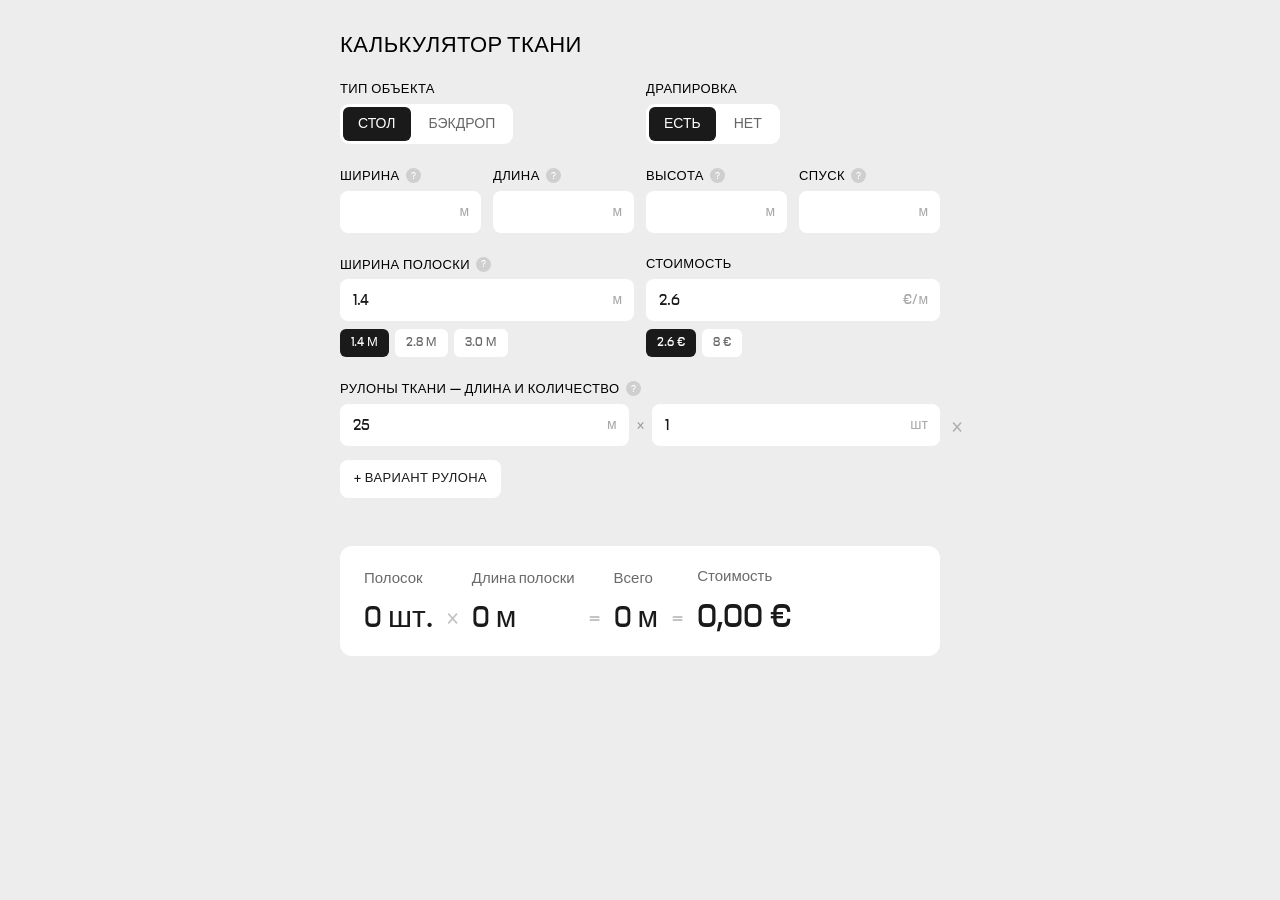
==== calculate/index.html @ 0bbcc04e "upd" ====
<!DOCTYPE HTML>
<html lang="ru">
<head>
	<meta charset="utf-8">
	<meta name="viewport" content="width=device-width, initial-scale=1.0">
	<link rel="stylesheet" href="../main.css">
	<link rel="stylesheet" href="../media.css">
	<link rel="stylesheet" href="style.css">
	<title>CHORA PRACTICE – Калькулятор ткани</title>
	<link rel="icon" type="image/png" href="../favicon.png">
</head>

<body>

<div class="calc">
	<h1>калькулятор ткани</h1>

	<div class="row-group">
		<div class="field">
			<label>Тип объекта</label>
			<div class="type-toggle" id="typeToggle">
				<button type="button" data-type="table" class="active">Стол</button>
				<button type="button" data-type="backdrop">Бэкдроп</button>
			</div>
		</div>

		<div class="field">
			<label>Драпировка</label>
			<div class="type-toggle" id="drapeToggle">
				<button type="button" data-drape="1" class="active">Есть</button>
				<button type="button" data-drape="0">Нет</button>
			</div>
		</div>
	</div>

	<div class="row-group">
		<div class="field">
			<label for="width">Ширина <span class="hint" data-tip="Что назвать шириной, а что длиной — не важно: большая сторона идёт на число полосок, меньшая — на длину полоски.">?</span></label>
			<div class="input-wrap">
				<input type="number" id="width" min="0" step="0.01" inputmode="decimal">
				<span class="input-unit">м</span>
			</div>
		</div>

		<div class="field" id="lengthField">
			<label for="length">Длина <span class="hint" data-tip="Что назвать шириной, а что длиной — не важно: большая сторона идёт на число полосок, меньшая — на длину полоски.">?</span></label>
			<div class="input-wrap">
				<input type="number" id="length" min="0" step="0.01" inputmode="decimal">
				<span class="input-unit">м</span>
			</div>
		</div>

		<div class="field">
			<label for="height">Высота <span class="hint" data-tip="У стола прибавляется к длине полоски дважды — ткань свисает с обоих торцов.">?</span></label>
			<div class="input-wrap">
				<input type="number" id="height" min="0" step="0.01" inputmode="decimal">
				<span class="input-unit">м</span>
			</div>
		</div>

		<div class="field">
			<label for="spusk">Спуск <span class="hint" data-tip="Запас ткани сверх высоты — на пол, подгиб или «лужу». У стола добавляется 2 раза, у бэкдропа — 1 раз.">?</span></label>
			<div class="input-wrap">
				<input type="number" id="spusk" min="0" step="0.01" inputmode="decimal">
				<span class="input-unit">м</span>
			</div>
		</div>
	</div>

	<div class="row-group">
		<div class="field">
			<label for="stripWidth">Ширина полоски <span class="hint" data-tip="На неё делится габарит, чтобы получить число полос: чем шире полоска, тем меньше полос.">?</span></label>
			<div class="input-wrap">
				<input type="number" id="stripWidth" min="0.01" step="0.01" value="1.4" inputmode="decimal">
				<span class="input-unit">м</span>
			</div>
			<div class="presets" id="stripPresets">
				<button type="button" data-val="1.4">1.4 м</button>
				<button type="button" data-val="2.8">2.8 м</button>
				<button type="button" data-val="3.0">3.0 м</button>
			</div>
		</div>

		<div class="field">
			<label for="price">Стоимость</label>
			<div class="input-wrap wide">
				<input type="number" id="price" min="0" step="0.01" value="2.6" inputmode="decimal">
				<span class="input-unit">€/м</span>
			</div>
			<div class="presets" id="pricePresets">
				<button type="button" data-val="2.6">2.6 €</button>
				<button type="button" data-val="8">8 €</button>
			</div>
		</div>
	</div>

	<div class="field">
		<label>Рулоны ткани — длина и количество <span class="hint" data-tip="Полоски раскладываются по рулонам так, чтобы задействовать меньше рулонов и оставить минимум обрезков и один длинный полезный остаток.">?</span></label>
		<div id="rollRows"></div>
		<button type="button" id="addRoll" class="add-roll">+ вариант рулона</button>
	</div>

	<div class="diagram" id="diagram"></div>

	<div class="result" id="result">
		<div class="result-grid">
			<div class="rescol">
				<span class="reslabel">Полосок</span>
				<span class="resval" id="rStrips">—</span>
			</div>
			<span class="resop">×</span>
			<div class="rescol">
				<span class="reslabel">Длина полоски</span>
				<span class="resval" id="rStripLen">—</span>
			</div>
			<span class="resop">=</span>
			<div class="rescol">
				<span class="reslabel">Всего</span>
				<span class="resval" id="rTotalMeters">—</span>
			</div>
			<span class="resop">=</span>
			<div class="rescol cost">
				<span class="reslabel">Стоимость</span>
				<span class="resval" id="rCost">—</span>
			</div>
		</div>
		<div class="muted hidden" id="rFormula"></div>
		<div id="rollPlan"></div>
	</div>
</div>

<script src="script.js"></script>

</body>
</html>
---- main.css ----
@font-face {
  font-family: "PP Nikkei Line";
  src:
    local("PP Nikkei Line"),
    url("../fonts/PPNikkeiLine-Regular.otf") format("opentype");
  font-weight: normal;
  font-style: normal;
  font-display: swap;
}

* {
    margin: 0;
    padding: 0;
    box-sizing: border-box;
	font-size: 16px;
	line-height: 20px;
}

body {
	font-family: 'PP Nikkei Line', 'Arial';
	background-color: #EDEDED;
}

a {
	color: #000;
}

address {
	display: flex;
	flex-direction: column;
	align-items: center;
	gap: 4px;

	font-style: normal;
}


h1, h2, h3 {
	font-weight: 400;
}

h1 {
	font-size: 6vw;
	line-height: 6vw;
	text-transform: uppercase;
	color: #ffffff;
	mix-blend-mode: difference;
}

.wrapper {
	position: relative;
	width: 100vw;
	height: 100dvh;
	padding: 10px 0 20px 0;
	display: flex;
	flex-direction: column;
	align-items: center;
	justify-content: space-between;
}

.gallery-wrapper {
	position: absolute;
	top: 0;
	width: 100vw;
	height: 100dvh;
	z-index: -1;

	display: flex;
	align-items: center;
	justify-content: center;
}

#gallery {
	height: 50vw;
	max-height: 75vh;
	overflow-x: hidden;
}

#gallery > img {
	height: 100%;
	object-fit: cover;
}
---- media.css ----
@media (max-width: 768px) {

h1 {
	font-size: 12vw;
	line-height: 12vw;
}

#gallery {
	height: 75vh;
	max-width: 95vw;
}

}
---- calculate/style.css ----
body {
	min-height: 100dvh;
}

.calc {
	max-width: 640px;
	margin: 0 auto;
	padding: 32px 20px 60px 20px;
	display: flex;
	flex-direction: column;
	gap: 24px;
}

.calc h1 {
	color: #000;
	mix-blend-mode: normal;
	font-size: 22px;
	line-height: 26px;
	letter-spacing: 0.02em;
}

.field {
	display: flex;
	flex-direction: column;
	gap: 6px;
}

.row-group {
	display: flex;
	gap: 12px;
}

.row-group > .field {
	flex: 1;
	min-width: 0;
}

.field > label {
	text-transform: uppercase;
	font-size: 13px;
	line-height: 16px;
	letter-spacing: 0.03em;
}

.hint {
	display: inline-flex;
	align-items: center;
	justify-content: center;
	width: 15px;
	height: 15px;
	margin-left: 3px;
	border-radius: 50%;
	background: #cfcfcf;
	color: #fff;
	font-size: 10px;
	line-height: 1;
	font-weight: 400;
	letter-spacing: 0;
	cursor: help;
	position: relative;
	vertical-align: 1px;
}

.hint:hover {
	background: #1a1a1a;
}

.hint::after {
	content: attr(data-tip);
	position: absolute;
	bottom: calc(100% + 9px);
	left: 50%;
	transform: translateX(-50%);
	width: 230px;
	max-width: 62vw;
	background: #1a1a1a;
	color: #fff;
	padding: 9px 11px;
	border-radius: 8px;
	font-size: 12px;
	line-height: 16px;
	text-transform: none;
	letter-spacing: normal;
	text-align: left;
	opacity: 0;
	visibility: hidden;
	transition: opacity 0.15s ease;
	z-index: 20;
	pointer-events: none;
}

.hint::before {
	content: "";
	position: absolute;
	bottom: calc(100% + 4px);
	left: 50%;
	transform: translateX(-50%);
	border: 5px solid transparent;
	border-top-color: #1a1a1a;
	opacity: 0;
	visibility: hidden;
	transition: opacity 0.15s ease;
	z-index: 20;
}

.hint:hover::after,
.hint:hover::before {
	opacity: 1;
	visibility: visible;
}

.field input,
.field select,
.roll-row input {
	font-family: inherit;
	font-size: 16px;
	line-height: 20px;
	padding: 11px 13px;
	border: none;
	background: #fff;
	border-radius: 8px;
	color: #1a1a1a;
	-webkit-appearance: none;
	appearance: none;
	width: 100%;
	transition: box-shadow 0.15s ease;
}

.field input:focus,
.field select:focus,
.roll-row input:focus {
	outline: none;
	box-shadow: 0 2px 10px rgba(0, 0, 0, 0.14);
}

.field input::placeholder {
	color: #a8a8a8;
	text-transform: lowercase;
}

.input-wrap {
	position: relative;
	display: block;
}

.input-wrap input {
	padding-right: 34px;
}

.input-wrap.wide input {
	padding-right: 48px;
}

.input-unit {
	position: absolute;
	right: 12px;
	top: 50%;
	transform: translateY(-50%);
	color: #a8a8a8;
	font-size: 14px;
	line-height: 1;
	pointer-events: none;
}

input[type=number]::-webkit-outer-spin-button,
input[type=number]::-webkit-inner-spin-button {
	-webkit-appearance: none;
	margin: 0;
}

input[type=number] {
	-moz-appearance: textfield;
}

.presets {
	display: flex;
	flex-wrap: wrap;
	gap: 6px;
	margin-top: 2px;
}

.presets button {
	font-family: inherit;
	font-size: 13px;
	line-height: 16px;
	padding: 6px 11px;
	border: none;
	border-radius: 6px;
	background: #fff;
	color: #666;
	cursor: pointer;
	text-transform: uppercase;
	transition: background 0.15s ease, color 0.15s ease;
}

.presets button:hover {
	color: #1a1a1a;
}

.presets button.active {
	background: #1a1a1a;
	color: #fff;
}

.diagram {
	display: flex;
	justify-content: center;
}

.diagram svg {
	width: 100%;
	height: auto;
	max-height: 380px;
}

.diagram text {
	font-family: inherit;
	fill: #000;
}

.type-toggle {
	display: flex;
	gap: 3px;
	align-self: flex-start;
	padding: 3px;
	background: #fff;
	border-radius: 9px;
}

.type-toggle button {
	font-family: inherit;
	font-size: 14px;
	line-height: 20px;
	padding: 7px 15px;
	border: none;
	border-radius: 6px;
	background: transparent;
	color: #666;
	cursor: pointer;
	text-transform: uppercase;
	white-space: nowrap;
	transition: background 0.15s ease, color 0.15s ease;
}

.type-toggle button:hover {
	color: #1a1a1a;
}

.type-toggle button.active {
	background: #1a1a1a;
	color: #fff;
}

.result {
	background: #fff;
	border-radius: 12px;
	padding: 22px 24px;
	display: flex;
	flex-direction: column;
	gap: 11px;
}

.result .row {
	display: flex;
	justify-content: space-between;
	gap: 16px;
}

.result .row span:last-child {
	text-align: right;
}

.result .total {
	margin-top: 6px;
	font-size: 20px;
	line-height: 24px;
}

.result .total span {
	font-size: 20px;
	line-height: 24px;
}

.result .muted {
	color: #9a9a9a;
	font-size: 13px;
	line-height: 18px;
}

.result-grid {
	display: flex;
	align-items: flex-end;
	gap: 14px;
	overflow-x: auto;
}

.rescol {
	display: flex;
	flex-direction: column;
	gap: 14px;
	flex: none;
}

.reslabel {
	font-size: 15px;
	line-height: 18px;
	color: #6a6a6a;
}

.resval {
	font-size: 30px;
	line-height: 32px;
	color: #1a1a1a;
	white-space: nowrap;
}

.rescol.cost .resval {
	font-size: 34px;
	line-height: 34px;
}

.resop {
	flex: none;
	font-size: 22px;
	line-height: 32px;
	color: #c2c2c2;
	padding-bottom: 1px;
}

.roll-row {
	position: relative;
	display: flex;
	align-items: center;
	gap: 8px;
	margin-bottom: 6px;
}

.roll-row .input-wrap {
	flex: 1;
	min-width: 0;
}

.roll-x {
	font-size: 14px;
	color: #9a9a9a;
	flex: none;
}

.roll-del {
	position: absolute;
	left: 100%;
	top: 0;
	margin-left: 4px;
	display: flex;
	align-items: center;
	justify-content: center;
	font-family: inherit;
	font-size: 20px;
	line-height: 1;
	width: 26px;
	height: 44px;
	border: none;
	background: transparent;
	color: #b0b0b0;
	cursor: pointer;
	transition: color 0.15s ease;
}

.roll-del:hover {
	color: #1a1a1a;
}

.add-roll {
	font-family: inherit;
	font-size: 13px;
	text-transform: uppercase;
	letter-spacing: 0.03em;
	padding: 9px 14px;
	border: none;
	border-radius: 8px;
	background: #fff;
	color: #1a1a1a;
	cursor: pointer;
	align-self: flex-start;
	margin-top: 2px;
	transition: background 0.15s ease, color 0.15s ease;
}

.add-roll:hover {
	background: #1a1a1a;
	color: #fff;
}

#rollPlan {
	display: flex;
	flex-direction: column;
	gap: 14px;
	margin-top: 10px;
}

#rollPlan:empty {
	display: none;
}

.plan-divider {
	height: 1px;
	background: #ececec;
	margin: 2px -24px 4px;
}

.plan-list {
	display: flex;
	flex-wrap: wrap;
	column-gap: 34px;
	row-gap: 20px;
}

.roll-card {
	display: flex;
	flex-direction: column;
	align-items: flex-start;
	gap: 7px;
	flex: none;
}

.roll-card-icon {
	width: 30px;
	height: 30px;
	object-fit: contain;
	margin-bottom: 1px;
}

.roll-card-cap {
	font-size: 14px;
	line-height: 16px;
	color: #7a7a7a;
}

.roll-card-strips {
	font-size: 28px;
	line-height: 30px;
	color: #1a1a1a;
	white-space: nowrap;
}

.roll-card-left {
	font-size: 14px;
	line-height: 16px;
	color: #9a9a9a;
	white-space: nowrap;
}

.back {
	text-transform: uppercase;
	font-size: 13px;
	letter-spacing: 0.03em;
}

.hidden {
	display: none !important;
}

@media (max-width: 480px) {
	.row-group {
		flex-wrap: wrap;
	}
	.row-group > .field {
		flex: 1 1 40%;
	}
}
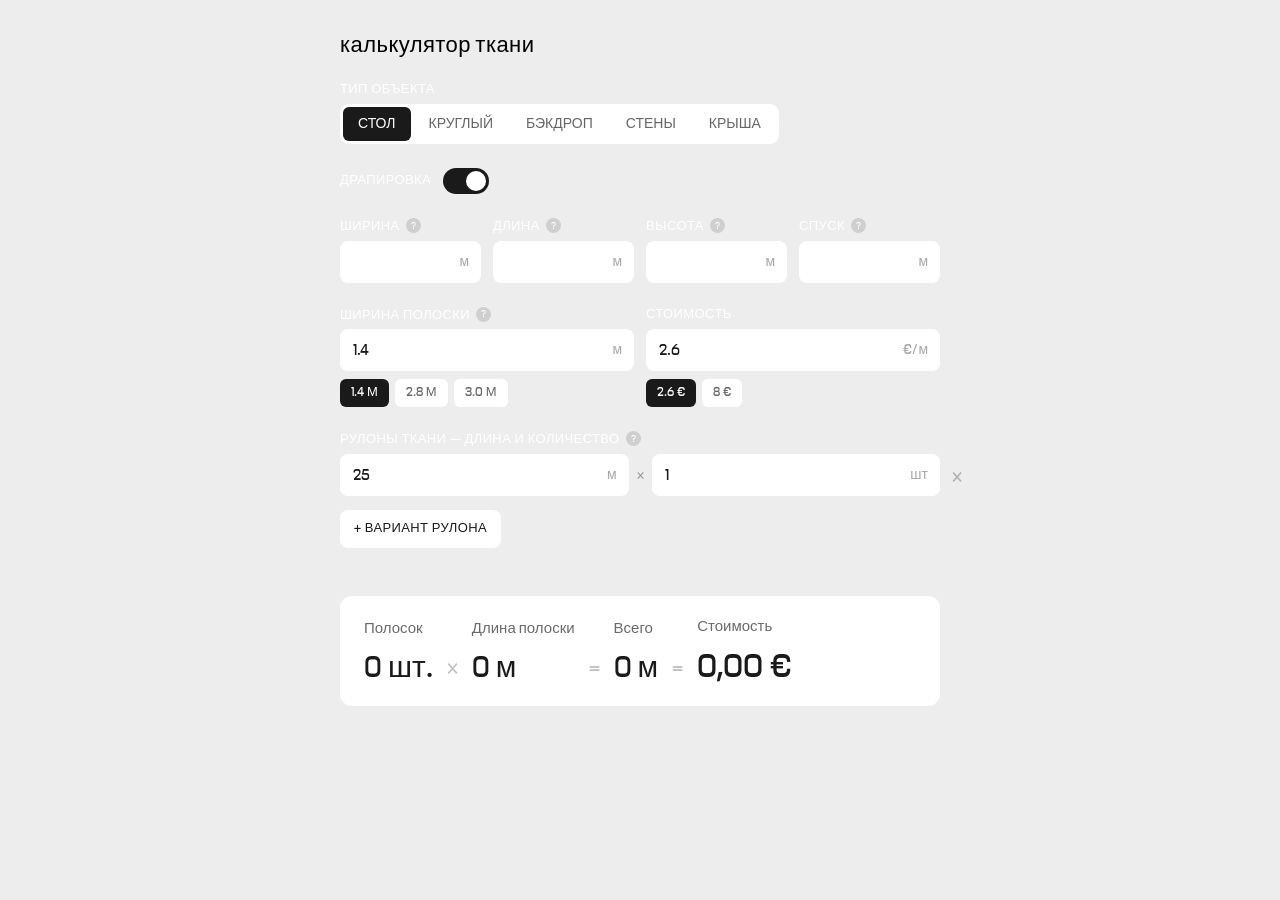
==== commit 619fff95: "photo update" ====
--- a/calculate/index.html
+++ b/calculate/index.html
@@ -15,29 +15,60 @@
 <div class="calc">
 	<h1>калькулятор ткани</h1>
 
+	<div class="field">
+		<label>Тип объекта</label>
+		<div class="type-toggle" id="typeToggle">
+			<button type="button" data-type="table" class="active">Стол</button>
+			<button type="button" data-type="round">Круглый</button>
+			<button type="button" data-type="backdrop">Бэкдроп</button>
+			<button type="button" data-type="walls">Стены</button>
+			<button type="button" data-type="roof">Крыша</button>
+		</div>
+	</div>
+
+	<div class="field hidden" id="roofLayoutField">
+		<label>Полосы крыши</label>
+		<div class="type-toggle" id="roofLayoutToggle">
+			<button type="button" data-roof="parallel" class="active">Параллельно</button>
+			<button type="button" data-roof="center">Из центра</button>
+		</div>
+	</div>
+
+	<div class="field hidden" id="perSideField">
+		<label for="perSide">Полосок на сторону <span class="hint" data-tip="Для крыши из центра ширина полоски не важна — задаём число полос на одну сторону. Итого × 4 стороны. В режиме «петлёй» одна полоса идёт до края и обратно к центру, поэтому полос вдвое меньше, но каждая вдвое длиннее.">?</span></label>
+		<div class="input-wrap">
+			<input type="text" id="perSide" inputmode="numeric" value="4">
+			<span class="input-unit">шт</span>
+		</div>
+	</div>
+
+	<div class="field drape-field hidden" id="loopField">
+		<label>Полоса петлёй</label>
+		<button type="button" id="loopToggle" class="switch" role="switch" aria-checked="false">
+			<span class="switch-knob"></span>
+		</button>
+	</div>
+
+	<div class="field drape-field" id="drapeField">
+		<label>Драпировка</label>
+		<button type="button" id="drapeToggle" class="switch active" role="switch" aria-checked="true">
+			<span class="switch-knob"></span>
+		</button>
+	</div>
+
 	<div class="row-group">
-		<div class="field">
-			<label>Тип объекта</label>
-			<div class="type-toggle" id="typeToggle">
-				<button type="button" data-type="table" class="active">Стол</button>
-				<button type="button" data-type="backdrop">Бэкдроп</button>
+		<div class="field hidden" id="diameterField">
+			<label for="diameter">Диаметр <span class="hint" data-tip="Диаметр стола. Кладём два полотна накрест; каждое = диаметр + 2 высоты + 2 спуска (свес и запас с обеих сторон). При драпировке полотен вдвое больше.">?</span></label>
+			<div class="input-wrap">
+				<input type="text" id="diameter" inputmode="decimal">
+				<span class="input-unit">м</span>
 			</div>
 		</div>
 
-		<div class="field">
-			<label>Драпировка</label>
-			<div class="type-toggle" id="drapeToggle">
-				<button type="button" data-drape="1" class="active">Есть</button>
-				<button type="button" data-drape="0">Нет</button>
-			</div>
-		</div>
-	</div>
-
-	<div class="row-group">
-		<div class="field">
+		<div class="field" id="widthField">
 			<label for="width">Ширина <span class="hint" data-tip="Что назвать шириной, а что длиной — не важно: большая сторона идёт на число полосок, меньшая — на длину полоски.">?</span></label>
 			<div class="input-wrap">
-				<input type="number" id="width" min="0" step="0.01" inputmode="decimal">
+				<input type="text" id="width" min="0" step="0.01" inputmode="decimal">
 				<span class="input-unit">м</span>
 			</div>
 		</div>
@@ -45,33 +76,33 @@
 		<div class="field" id="lengthField">
 			<label for="length">Длина <span class="hint" data-tip="Что назвать шириной, а что длиной — не важно: большая сторона идёт на число полосок, меньшая — на длину полоски.">?</span></label>
 			<div class="input-wrap">
-				<input type="number" id="length" min="0" step="0.01" inputmode="decimal">
+				<input type="text" id="length" min="0" step="0.01" inputmode="decimal">
 				<span class="input-unit">м</span>
 			</div>
 		</div>
 
-		<div class="field">
-			<label for="height">Высота <span class="hint" data-tip="У стола прибавляется к длине полоски дважды — ткань свисает с обоих торцов.">?</span></label>
+		<div class="field" id="heightField">
+			<label for="height">Высота <span class="hint" data-tip="Высота конструкции. У стола — свес по бокам (×2), у крыши — подъём центра (появляются скаты под углом, длина ткани растёт), у стен и бэкдропа — высота полотна.">?</span></label>
 			<div class="input-wrap">
-				<input type="number" id="height" min="0" step="0.01" inputmode="decimal">
+				<input type="text" id="height" min="0" step="0.01" inputmode="decimal">
 				<span class="input-unit">м</span>
 			</div>
 		</div>
 
-		<div class="field">
+		<div class="field" id="spuskField">
 			<label for="spusk">Спуск <span class="hint" data-tip="Запас ткани сверх высоты — на пол, подгиб или «лужу». У стола добавляется 2 раза, у бэкдропа — 1 раз.">?</span></label>
 			<div class="input-wrap">
-				<input type="number" id="spusk" min="0" step="0.01" inputmode="decimal">
+				<input type="text" id="spusk" min="0" step="0.01" inputmode="decimal">
 				<span class="input-unit">м</span>
 			</div>
 		</div>
 	</div>
 
 	<div class="row-group">
-		<div class="field">
+		<div class="field" id="stripWidthField">
 			<label for="stripWidth">Ширина полоски <span class="hint" data-tip="На неё делится габарит, чтобы получить число полос: чем шире полоска, тем меньше полос.">?</span></label>
 			<div class="input-wrap">
-				<input type="number" id="stripWidth" min="0.01" step="0.01" value="1.4" inputmode="decimal">
+				<input type="text" id="stripWidth" min="0.01" step="0.01" value="1.4" inputmode="decimal">
 				<span class="input-unit">м</span>
 			</div>
 			<div class="presets" id="stripPresets">
@@ -84,7 +115,7 @@
 		<div class="field">
 			<label for="price">Стоимость</label>
 			<div class="input-wrap wide">
-				<input type="number" id="price" min="0" step="0.01" value="2.6" inputmode="decimal">
+				<input type="text" id="price" min="0" step="0.01" value="2.6" inputmode="decimal">
 				<span class="input-unit">€/м</span>
 			</div>
 			<div class="presets" id="pricePresets">
--- a/main.css
+++ b/main.css
@@ -12,39 +12,41 @@
     margin: 0;
     padding: 0;
     box-sizing: border-box;
-	font-size: 16px;
+	font-size: 18px;
 	line-height: 20px;
 }
 
 body {
 	font-family: 'PP Nikkei Line', 'Arial';
 	background-color: #EDEDED;
+	color: #fff;
 }
 
 a {
-	color: #000;
+	color: #fff;
 }
 
-address {
+header {
+	width: 100%;
+	padding: 0 20px;
 	display: flex;
-	flex-direction: column;
-	align-items: center;
-	gap: 4px;
+	flex-direction: row;
+	justify-content: space-between;
+	/*text-transform: uppercase;*/
+}
 
+footer {
+	width: 100%;
+	padding: 0 20px;
+	display: flex;
+	gap: 16px;
+	justify-content: center;
 	font-style: normal;
 }
 
 
 h1, h2, h3 {
 	font-weight: 400;
-}
-
-h1 {
-	font-size: 6vw;
-	line-height: 6vw;
-	text-transform: uppercase;
-	color: #ffffff;
-	mix-blend-mode: difference;
 }
 
 .wrapper {
@@ -71,12 +73,13 @@
 }
 
 #gallery {
-	height: 50vw;
-	max-height: 75vh;
+	height: 100vh;
+	max-height: 100vh;
 	overflow-x: hidden;
 }
 
 #gallery > img {
-	height: 100%;
+	width: 100vw;
+	height: 100vh;
 	object-fit: cover;
 }
--- a/media.css
+++ b/media.css
@@ -1,13 +1,30 @@
 @media (max-width: 768px) {
 
-h1 {
-	font-size: 12vw;
-	line-height: 12vw;
+#gallery > picture {
+	display: block;
+	height: 100%;
 }
 
-#gallery {
-	height: 75vh;
-	max-width: 95vw;
+#gallery img {
+	height: 100%;
+}
+
+header {
+	align-items: flex-start;
+}
+
+header h1 {
+	text-align: left;
+}
+
+header p {
+	max-width: 50vw;
+	text-align: right;
+}
+
+footer {
+	flex-direction: row;
+	justify-content: center;
 }
 
 }
--- a/calculate/style.css
+++ b/calculate/style.css
@@ -1,5 +1,7 @@
-body {
+html, body {
 	min-height: 100dvh;
+	max-width: 100%;
+	overflow-x: hidden;
 }
 
 .calc {
@@ -220,11 +222,50 @@
 
 .type-toggle {
 	display: flex;
+	flex-wrap: wrap;
 	gap: 3px;
 	align-self: flex-start;
 	padding: 3px;
 	background: #fff;
 	border-radius: 9px;
+}
+
+.drape-field {
+	flex-direction: row;
+	align-items: center;
+	gap: 12px;
+}
+
+.switch {
+	position: relative;
+	flex: none;
+	width: 46px;
+	height: 26px;
+	padding: 0;
+	border: none;
+	border-radius: 13px;
+	background: #d2d2d2;
+	cursor: pointer;
+	transition: background 0.15s ease;
+}
+
+.switch.active {
+	background: #1a1a1a;
+}
+
+.switch-knob {
+	position: absolute;
+	top: 3px;
+	left: 3px;
+	width: 20px;
+	height: 20px;
+	border-radius: 50%;
+	background: #fff;
+	transition: transform 0.15s ease;
+}
+
+.switch.active .switch-knob {
+	transform: translateX(20px);
 }
 
 .type-toggle button {
@@ -291,7 +332,6 @@
 	display: flex;
 	align-items: flex-end;
 	gap: 14px;
-	overflow-x: auto;
 }
 
 .rescol {
@@ -460,6 +500,48 @@
 	display: none !important;
 }
 
+/* На узких экранах крестик удаления рулона возвращаем в поток, чтобы не вылезал за край. */
+@media (max-width: 700px) {
+	.roll-del {
+		position: static;
+		margin-left: 0;
+		flex: none;
+		width: 34px;
+	}
+}
+
+/* На телефоне подсказки-«?» прячем (наведения на тач нет). */
+@media (max-width: 620px) {
+	.hint {
+		display: none;
+	}
+}
+
+/* Финальные расчёты: вместо горизонтального ряда — сетка 2×2, без знаков между. */
+@media (max-width: 620px) {
+	.result-grid {
+		display: grid;
+		grid-template-columns: repeat(2, minmax(0, 1fr));
+		align-items: start;
+		gap: 20px 14px;
+	}
+	.result-grid .resop {
+		display: none;
+	}
+	.result-grid .rescol {
+		gap: 8px;
+	}
+
+	.result-grid .resval {
+		font-size: 26px;
+		line-height: 28px;
+	}
+	.result-grid .rescol.cost .resval {
+		font-size: 28px;
+		line-height: 30px;
+	}
+}
+
 @media (max-width: 480px) {
 	.row-group {
 		flex-wrap: wrap;
